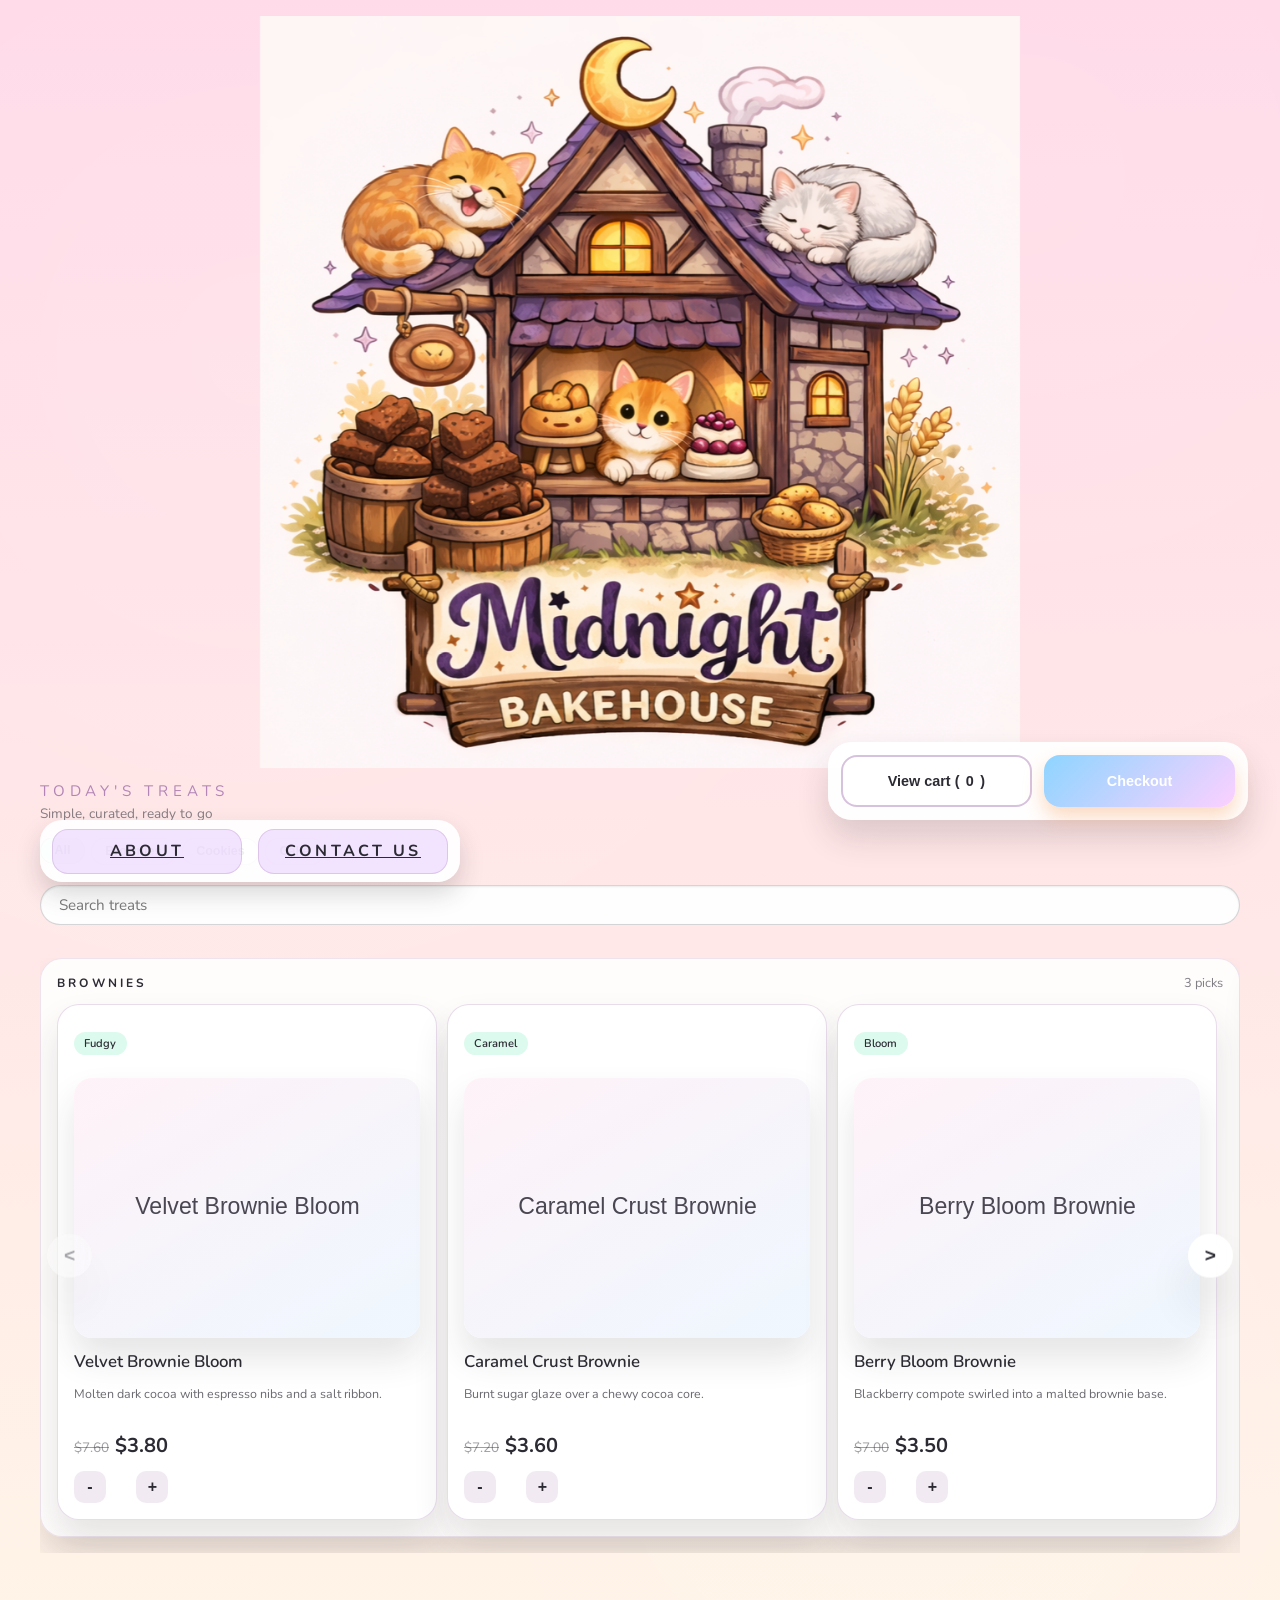
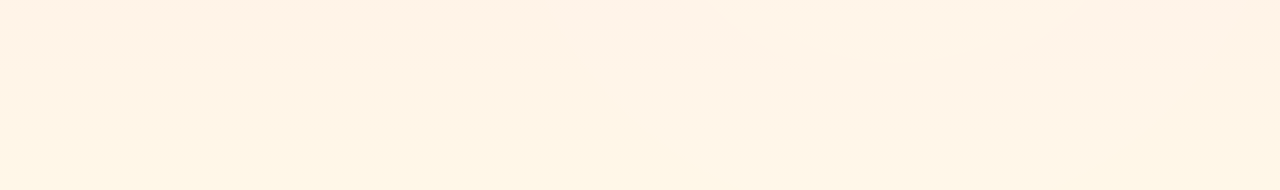
==== index.html @ 34d135f8 "update" ====
<!DOCTYPE html>
<html lang="en">
  <head>
    <meta charset="UTF-8" />
    <meta name="viewport" content="width=device-width,initial-scale=1" />
    <title>Midnight Bakehouse</title>
    <link rel="preconnect" href="https://fonts.googleapis.com" />
    <link rel="preconnect" href="https://fonts.gstatic.com" crossorigin />
    <link
      href="https://fonts.googleapis.com/css2?family=Fredoka:wght@400;500;600&family=Nunito:wght@400;600&display=swap"
      rel="stylesheet"
    />
    <link rel="stylesheet" href="styles.css?v=4" />
    <script defer src="app.js?v=4"></script>
  </head>
  <body>
    <div class="glitter" aria-hidden="true"></div>
    <div class="app-shell">
      <header class="hero">
        <img
          src="./Images/logo-v2.png"
          alt="Midnight Bakehouse logo"
          class="hero-logo"
          loading="lazy"
        />
      </header>

      <main>
        <section class="section-head">
          <div>
            <p class="section-title">Today's treats</p>
            <p class="section-subtitle">Simple, curated, ready to go</p>
          </div>
        </section>

        <div class="carousel-wrapper">
          <button
            id="scrollLeft"
            class="carousel-arrow carousel-arrow-left"
            type="button"
            aria-label="Show previous sections"
          >
            <span aria-hidden="true">&lt;</span>
          </button>
          <div id="productGrid" class="product-grid"></div>
          <button
            id="scrollRight"
            class="carousel-arrow carousel-arrow-right"
            type="button"
            aria-label="Show next sections"
          >
            <span aria-hidden="true">&gt;</span>
          </button>
        </div>
      </main>

      <div class="cart-scrim" id="cartScrim" hidden></div>

      <aside class="cart-panel" id="cartPanel" aria-live="polite" aria-hidden="true" hidden>
        <div class="cart-header">
          <p>Your quick cart</p>
          <button id="closeCart" class="icon-btn" type="button" aria-label="Close cart">&times;</button>
        </div>
        <div class="cart-body" id="cartBody">
          <p class="cart-empty">Add something sweet to get started.</p>
        </div>
        <div class="cart-footer">
          <p>
            Total
            <span id="cartTotal">$0.00</span>
          </p>
        </div>
      </aside>

      <div class="cart-actions" id="cartActions">
        <button id="cartToggle" class="ghost-btn cart-action-btn" type="button">
          View cart (<span id="cartCount">0</span>)
        </button>
        <button id="checkoutBtn" class="checkout-btn cart-action-btn" type="button">Checkout</button>
      </div>

      <div class="info-bar" id="infoBar">
        <a class="info-link" href="about.html">About</a>
        <a class="info-link" href="contact.html">Contact Us</a>
      </div>

      <div class="snackbar" id="snackbar" role="status"></div>
    </div>
  </body>
</html>
---- styles.css ----
:root {
  --soft-pink: #ffd8e7;
  --soft-lavender: #f3d4ff;
  --soft-cream: #fff7e8;
  --soft-mint: #c6f7e2;
  --text-dark: #2c2a33;
  --shadow: 0 30px 45px rgba(43, 42, 51, 0.1);
  --card-shadow: 0 20px 35px rgba(43, 42, 51, 0.12);
}

*,
*::before,
*::after {
  box-sizing: border-box;
}

.app-shell {
  padding: 1.2rem 0.9rem;
  min-height: 100vh;
  display: flex;
  flex-direction: column;
  gap: 0.8rem;
  justify-content: flex-start;
  overflow: visible;
}

body {
  margin: 0;
  min-height: 100vh;
  font-family: "Nunito", system-ui, -apple-system, BlinkMacSystemFont, sans-serif;
  background: linear-gradient(180deg, var(--soft-pink), var(--soft-cream));
  color: var(--text-dark);
  position: relative;
  overflow-x: hidden;
  padding-bottom: calc(6.8rem + env(safe-area-inset-bottom));
}

.info-page {
  min-height: 100vh;
  display: flex;
  align-items: center;
  justify-content: center;
  padding: 2rem 1rem 4rem;
  text-align: center;
  background: linear-gradient(180deg, rgba(255, 255, 255, 0.95), rgba(255, 255, 255, 0.65));
}

.info-card {
  max-width: 720px;
  width: 100%;
  background: rgba(255, 255, 255, 0.9);
  border-radius: 28px;
  padding: 2rem;
  box-shadow: var(--card-shadow);
  border: 1px solid rgba(140, 82, 157, 0.2);
}

.info-card h1,
.info-card h2 {
  margin-top: 0;
  letter-spacing: 0.15rem;
  text-transform: uppercase;
}

.info-card ul {
  text-align: left;
  padding-left: 1.5rem;
}

.glitter {
  position: absolute;
  inset: 0;
  background-image: radial-gradient(circle at 20% 20%, rgba(255, 255, 255, 0.6) 0, rgba(255, 255, 255, 0) 40%),
    radial-gradient(circle at 80% 10%, rgba(255, 255, 255, 0.45) 0, rgba(255, 255, 255, 0) 35%),
    radial-gradient(circle at 70% 80%, rgba(255, 255, 255, 0.35) 0, rgba(255, 255, 255, 0) 30%);
  opacity: 0.25;
  pointer-events: none;
  z-index: 0;
  mix-blend-mode: screen;
}

body::before {
  content: "";
  position: fixed;
  inset: 0;
  background-image: url("https://images.unsplash.com/photo-1512058564366-c9e3cdb7c3c0?auto=format&fit=crop&w=1200&q=70&blend=ffffff&sat=-30&blend-mode=multiply");
  background-size: cover;
  background-position: center;
  opacity: 0.12;
  pointer-events: none;
  z-index: -1;
}

.hero {
  background: transparent;
  border-radius: 0;
  padding: 0;
  box-shadow: none;
  border: none;
  position: relative;
  overflow: visible;
  isolation: isolate;
  min-height: 0;
  display: flex;
  justify-content: center;
}

.hero-logo {
  height: auto;
  width: min(96vw, 760px);
  max-width: none;
  margin: 0 auto;
  position: relative;
  z-index: 1;
  display: block;
  object-fit: contain;
}

main {
  flex: 1;
  display: flex;
  flex-direction: column;
  gap: 0.5rem;
  min-height: 0;
}

.section-head {
  display: flex;
  align-items: center;
  justify-content: flex-start;
  gap: 1rem;
  margin-bottom: 0.4rem;
  flex-wrap: wrap;
}

.category-tabs {
  display: flex;
  gap: 0.35rem;
  margin-bottom: 0.35rem;
  padding-bottom: 0.4rem;
  overflow-x: auto;
  scroll-snap-type: x proximity;
}

.category-tabs button {
  scroll-snap-align: start;
  border-radius: 999px;
  border: 1px solid rgba(44, 42, 51, 0.2);
  background: rgba(255, 255, 255, 0.88);
  padding: 0.35rem 0.85rem;
  font-weight: 600;
  font-size: 0.78rem;
  color: var(--text-dark);
  cursor: pointer;
  transition: transform 0.2s ease, background 0.3s ease;
}

.category-tabs button.active,
.category-tabs button:hover {
  background: rgba(197, 247, 226, 0.9);
  transform: translateY(-1px);
}
.section-title {
  font-size: 0.95rem;
  text-transform: uppercase;
  letter-spacing: 0.3rem;
  margin: 0;
  color: rgba(140, 82, 157, 0.7);
}

.section-subtitle {
  margin: 0.2rem 0 0;
  color: rgba(44, 42, 51, 0.6);
  font-size: 0.85rem;
}

.search-bar {
  margin-bottom: 1rem;
  padding-bottom: 0.35rem;
}

.search-bar input {
  width: 100%;
  border-radius: 999px;
  border: 1px solid rgba(44, 42, 51, 0.2);
  background: rgba(255, 255, 255, 0.95);
  padding: 0.55rem 1.1rem;
  font-size: 0.95rem;
  font-family: inherit;
  color: var(--text-dark);
  box-shadow: inset 0 1px 2px rgba(0, 0, 0, 0.08);
}

.carousel-wrapper {
  position: relative;
  display: flex;
  align-items: stretch;
  gap: 0;
  margin: 0.25rem 0 1rem;
  width: 100%;
  overflow: hidden;
  justify-content: center;
}

.carousel-arrow {
  position: absolute;
  top: 50%;
  transform: translateY(-50%);
  border: none;
  background: rgba(255, 255, 255, 0.92);
  border-radius: 999px;
  width: 2.8rem;
  height: 2.8rem;
  color: var(--text-dark);
  box-shadow: var(--shadow);
  cursor: pointer;
  flex-shrink: 0;
  z-index: 2;
  display: grid;
  place-items: center;
  backdrop-filter: blur(8px);
}

.carousel-arrow span {
  display: block;
  font-size: 1.2rem;
  font-weight: 800;
  line-height: 1;
}

.carousel-arrow-left {
  left: 0.45rem;
}

.carousel-arrow-right {
  right: 0.45rem;
}

.carousel-arrow:disabled {
  opacity: 0.4;
  cursor: not-allowed;
}

.product-grid {
  display: flex;
  gap: 1rem;
  overflow-x: auto;
  padding-bottom: 1rem;
  scroll-snap-type: x mandatory;
  scroll-behavior: smooth;
  flex: 1;
  min-width: 0;
  max-width: 100%;
  align-items: flex-start;
  scroll-padding: 0;
}
.product-grid::-webkit-scrollbar {
  display: none;
}

.empty-state {
  text-align: center;
  color: rgba(44, 42, 51, 0.6);
  font-size: 0.95rem;
  padding: 1rem 0;
}

.category-section {
  background: rgba(255, 255, 255, 0.85);
  border-radius: 22px;
  padding: 0.9rem 1rem 1rem;
  border: 1px solid rgba(140, 82, 157, 0.15);
  box-shadow: var(--card-shadow);
  min-width: 100%;
  max-width: 100%;
  flex: 0 0 auto;
  scroll-snap-align: start;
  height: auto;
  display: flex;
  flex-direction: column;
  justify-content: flex-start;
}

.category-heading {
  display: flex;
  justify-content: space-between;
  align-items: baseline;
  margin-bottom: 0.75rem;
}

.category-heading p {
  margin: 0;
  font-weight: 700;
  letter-spacing: 0.2rem;
  text-transform: uppercase;
  font-size: 0.75rem;
}

.category-heading span {
  font-size: 0.8rem;
  color: rgba(44, 42, 51, 0.6);
}

.category-grid {
  display: grid;
  grid-template-columns: repeat(auto-fit, minmax(150px, 1fr));
  gap: 0.6rem;
  flex: 1;
  overflow: visible;
  padding-right: 0.35rem;
}

.category-grid::-webkit-scrollbar {
  display: none;
}

.category-grid .product-card {
  min-height: auto;
}

.product-card {
  background: #ffffff;
  padding: 1rem;
  border-radius: 22px;
  box-shadow: var(--card-shadow);
  position: relative;
  overflow: hidden;
  min-height: auto;
  display: flex;
  flex-direction: column;
  gap: 0.75rem;
  border: 1px solid rgba(140, 82, 157, 0.2);
  width: 100%;
  align-self: stretch;
}

.counter-controls {
  display: flex;
  align-items: center;
  gap: 0.35rem;
}

.counter-btn {
  border: none;
  width: 2rem;
  height: 2rem;
  border-radius: 10px;
  background: rgba(140, 82, 157, 0.12);
  color: var(--text-dark);
  font-weight: 700;
  font-size: 1rem;
  cursor: pointer;
  transition: transform 0.15s ease;
}

.counter-value {
  min-width: 1.2rem;
  text-align: center;
  font-weight: 700;
  font-size: 1rem;
  display: inline-block;
}

.counter-value[data-empty="true"] {
  visibility: hidden;
}

.product-card::after {
  display: none;
}
.product-image {
  border-radius: 18px;
  aspect-ratio: 4 / 3;
  object-fit: cover;
  width: 100%;
  box-shadow: var(--card-shadow);
}

.product-badge {
  background: rgba(197, 247, 226, 0.6);
  border-radius: 999px;
  padding: 0.25rem 0.65rem;
  font-size: 0.7rem;
  font-weight: 600;
  align-self: flex-start;
  color: var(--text-dark);
}

.product-name {
  font-size: 1.05rem;
  margin: 0;
  font-weight: 600;
}

.product-desc {
  margin: 0;
  color: rgba(44, 42, 51, 0.7);
  font-size: 0.78rem;
  min-height: 2.2rem;
}

.price-stack {
  display: flex;
  align-items: baseline;
  flex-wrap: wrap;
  gap: 0.35rem;
}

.product-price {
  font-weight: 700;
  font-size: 1.25rem;
}

.original-price {
  font-size: 0.85rem;
  color: rgba(44, 42, 51, 0.45);
  text-decoration: line-through;
}

.add-btn {
  align-self: flex-end;
  padding: 0.45rem 0.95rem;
  border: none;
  border-radius: 999px;
  background: linear-gradient(135deg, #ffc0d1, #ffb4a2);
  color: var(--text-dark);
  font-weight: 600;
  box-shadow: var(--shadow);
  cursor: pointer;
  font-size: 0.9rem;
}

.add-btn:active,
.control-btn:active,
.carousel-arrow:active,
.ghost-btn:active,
.checkout-btn:active {
  transform: scale(0.98);
}

.ghost-btn {
  border: 2px solid rgba(140, 82, 157, 0.35);
  background: rgba(255, 255, 255, 0.88);
  padding: 0.45rem 0.8rem;
  border-radius: 16px;
  font-weight: 600;
  font-size: 0.9rem;
  color: var(--text-dark);
  cursor: pointer;
  display: inline-flex;
  align-items: center;
  justify-content: center;
  gap: 0.4rem;
}

.cart-actions {
  position: fixed;
  left: 0.75rem;
  right: 0.75rem;
  bottom: calc(3.4rem + env(safe-area-inset-bottom));
  display: grid;
  grid-template-columns: minmax(0, 1fr) minmax(0, 1fr);
  gap: 0.75rem;
  z-index: 120;
  padding: 0.8rem;
  border-radius: 24px;
  background: rgba(255, 255, 255, 0.95);
  box-shadow: 0 18px 32px rgba(43, 42, 51, 0.16);
  backdrop-filter: blur(10px);
}

.cart-action-btn {
  min-height: 3.25rem;
}

.info-bar {
  position: fixed;
  left: 0.6rem;
  right: 0.6rem;
  bottom: 0.6rem;
  display: flex;
  justify-content: space-around;
  gap: 1rem;
  align-items: center;
  z-index: 115;
  padding: 0.55rem 0.75rem;
  border-radius: 22px;
  background: rgba(255, 255, 255, 0.92);
  box-shadow: 0 12px 24px rgba(43, 42, 51, 0.18);
}

.info-link {
  flex: 1;
  text-align: center;
  border-radius: 16px;
  padding: 0.65rem 0;
  font-weight: 700;
  color: var(--text-dark);
  background: rgba(233, 209, 255, 0.6);
  border: 1px solid rgba(140, 82, 157, 0.2);
  text-transform: uppercase;
  letter-spacing: 0.2rem;
}

.cart-scrim {
  position: fixed;
  inset: 0;
  background: rgba(44, 42, 51, 0.24);
  backdrop-filter: blur(4px);
  opacity: 0;
  pointer-events: none;
  transition: opacity 0.25s ease;
  z-index: 130;
}

.cart-panel {
  position: fixed;
  left: 0.5rem;
  right: 0.5rem;
  bottom: 0.5rem;
  width: auto;
  transform: translateY(calc(100% + 1rem));
  opacity: 0;
  pointer-events: none;
  transition: transform 0.3s ease, opacity 0.2s ease;
  background: #fff;
  border-radius: 24px;
  box-shadow: var(--shadow);
  z-index: 140;
  border: 1px solid rgba(140, 82, 157, 0.14);
  overflow: hidden;
  max-height: min(78svh, 34rem);
  display: grid;
  grid-template-rows: auto minmax(0, 1fr) auto;
}

.cart-panel[hidden] {
  display: none !important;
}

.cart-panel.open {
  transform: translateY(0);
  opacity: 1;
  pointer-events: auto;
}

body.cart-open .cart-scrim {
  opacity: 1;
  pointer-events: auto;
}

.cart-header,
.cart-footer {
  padding: 1rem 1.25rem;
  display: flex;
  align-items: center;
  justify-content: space-between;
  gap: 1rem;
}

.cart-header p,
.cart-footer p {
  margin: 0;
  color: var(--text-dark);
  font-weight: 600;
}

.cart-body {
  min-height: 0;
  overflow: auto;
  padding: 0 1.25rem 1.25rem;
  overscroll-behavior: contain;
}

.cart-item {
  display: flex;
  justify-content: space-between;
  gap: 0.5rem;
  padding: 0.5rem 0;
  border-bottom: 1px dashed #e1cbb5;
}

.cart-item:last-child {
  border-bottom: none;
}

.cart-item-main {
  flex: 1;
}

.cart-item-title {
  margin: 0;
  font-weight: 600;
}

.cart-item-desc {
  margin: 0.15rem 0 0;
  font-size: 0.85rem;
  color: rgba(44, 42, 51, 0.6);
}

.cart-item-controls {
  display: flex;
  align-items: center;
  gap: 0.35rem;
}

.control-btn {
  border: none;
  background: rgba(140, 82, 157, 0.12);
  padding: 0.15rem 0.45rem;
  border-radius: 6px;
  font-weight: 700;
  cursor: pointer;
  color: var(--text-dark);
}

.checkout-btn {
  border: none;
  border-radius: 16px;
  padding: 0.68rem 0.9rem;
  font-size: 0.9rem;
  font-weight: 700;
  background: linear-gradient(135deg, #8dd5ff, #fcd0ff);
  color: white;
  cursor: pointer;
  box-shadow: 0 10px 20px rgba(244, 162, 97, 0.4);
  min-width: 160px;
}

.cart-footer {
  display: flex;
  border-top: 1px solid rgba(44, 42, 51, 0.08);
  background: rgba(255, 255, 255, 0.96);
  position: relative;
  z-index: 1;
  justify-content: center;
}

.cart-item-total {
  font-size: 0.9rem;
  font-weight: 600;
  color: var(--text-dark);
  margin-left: auto;
}

.icon-btn {
  border: none;
  background: transparent;
  font-size: 1.6rem;
  line-height: 1;
  width: 2.25rem;
  height: 2.25rem;
  border-radius: 999px;
  cursor: pointer;
  color: var(--text-dark);
  display: grid;
  place-items: center;
}

.snackbar {
  position: fixed;
  bottom: 5rem;
  left: 50%;
  transform: translateX(-50%);
  background: rgba(255, 255, 255, 0.9);
  color: var(--text-dark);
  padding: 0.75rem 1.2rem;
  border-radius: 999px;
  opacity: 0;
  pointer-events: none;
  transition: opacity 0.2s ease;
}

.snackbar.show {
  opacity: 1;
  pointer-events: auto;
}

.cart-empty {
  margin: 2rem 0;
  text-align: center;
  color: rgba(44, 42, 51, 0.45);
}

@media (min-width: 768px) {
  .app-shell {
    padding: 1rem 2.5rem 7rem;
  }

  .cart-actions {
    left: auto;
    right: 2rem;
    bottom: calc(5rem + env(safe-area-inset-bottom));
    width: min(420px, calc(100vw - 4rem));
  }

  .info-bar {
    right: auto;
    width: min(420px, calc(100vw - 6rem));
    left: auto;
    bottom: 1.1rem;
  }

  .cart-panel {
    left: auto;
    right: 2rem;
    bottom: 6.75rem;
    width: 360px;
    max-height: min(70vh, 36rem);
  }

  .product-card {
    min-height: 220px;
  }
}

@media (max-width: 640px) {
  body {
    padding-bottom: calc(7.5rem + env(safe-area-inset-bottom));
  }

  main {
    overflow-y: auto;
    padding-bottom: 0.4rem;
  }

  .category-section {
    min-width: calc(100vw - 0.9rem);
    max-width: calc(100vw - 0.9rem);
    padding: 0.65rem;
  }

  .category-tabs button {
    font-size: 0.74rem;
    padding: 0.3rem 0.7rem;
  }

  .carousel-arrow {
    width: 2.15rem;
    height: 2.15rem;
    top: 8.5rem;
    transform: none;
    box-shadow: 0 10px 20px rgba(43, 42, 51, 0.14);
  }

  .carousel-arrow-left {
    left: 0.1rem;
  }

  .carousel-arrow-right {
    right: 0.1rem;
  }

  .hero-logo {
    width: min(98vw, 520px);
  }

  .app-shell {
    padding: 0.45rem 0.45rem 1rem;
    min-height: 100svh;
    height: auto;
  }

  .product-grid {
    align-items: flex-start;
    padding-bottom: 0.25rem;
  }

  .category-grid {
    gap: 0.5rem;
    padding-right: 0;
    grid-template-columns: repeat(2, minmax(0, 1fr));
  }

  .product-card {
    display: flex;
    flex-direction: column;
    gap: 0.35rem;
    padding: 0.5rem;
    border-radius: 14px;
    overflow: visible;
  }

  .product-image {
    aspect-ratio: 1 / 1;
    height: auto;
    min-height: 0;
    object-position: center;
    background: linear-gradient(135deg, #fff3f8, #f7fbff);
    border-radius: 12px;
  }

  .product-badge {
    margin: 0;
    font-size: 0.62rem;
    padding: 0.2rem 0.45rem;
  }

  .product-name {
    font-size: 0.82rem;
    line-height: 1.15;
  }

  .product-desc {
    min-height: 0;
    font-size: 0.66rem;
    line-height: 1.2;
  }

  .price-stack {
    justify-content: flex-start;
    gap: 0.2rem;
  }

  .add-btn {
    align-self: flex-start;
    padding: 0.34rem 0.6rem;
    font-size: 0.74rem;
  }

  .ghost-btn {
    width: 100%;
    padding: 0.45rem 0.7rem;
    font-size: 0.84rem;
    border-radius: 999px;
  }

  .cart-actions {
    left: 0.45rem;
    right: 0.45rem;
    bottom: calc(3.8rem + env(safe-area-inset-bottom));
    gap: 0.55rem;
    padding: 0.65rem;
    border-radius: 20px;
  }

  .info-bar {
    left: 0.35rem;
    right: 0.35rem;
    bottom: 0.35rem;
    gap: 0.4rem;
    padding: 0.55rem 0.5rem;
  }

  .checkout-btn {
    padding: 0.58rem 0.8rem;
    min-width: 0;
    width: 100%;
    font-size: 0.84rem;
  }

  .cart-body {
    padding: 0 1rem 1rem;
  }

  .cart-item {
    align-items: center;
  }

  .cart-panel {
    left: 0.45rem;
    right: 0.45rem;
    bottom: 5.6rem;
    max-height: min(72svh, 32rem);
    border-radius: 22px;
  }

  .cart-header,
  .cart-footer {
    padding: 0.9rem 1rem;
  }

  .cart-footer {
    align-items: stretch;
    flex-direction: column;
  }

  .cart-footer p {
    display: flex;
    align-items: center;
    justify-content: space-between;
    width: 100%;
  }

  .control-btn {
    min-width: 2rem;
    min-height: 2rem;
    padding: 0;
    display: grid;
    place-items: center;
  }
}
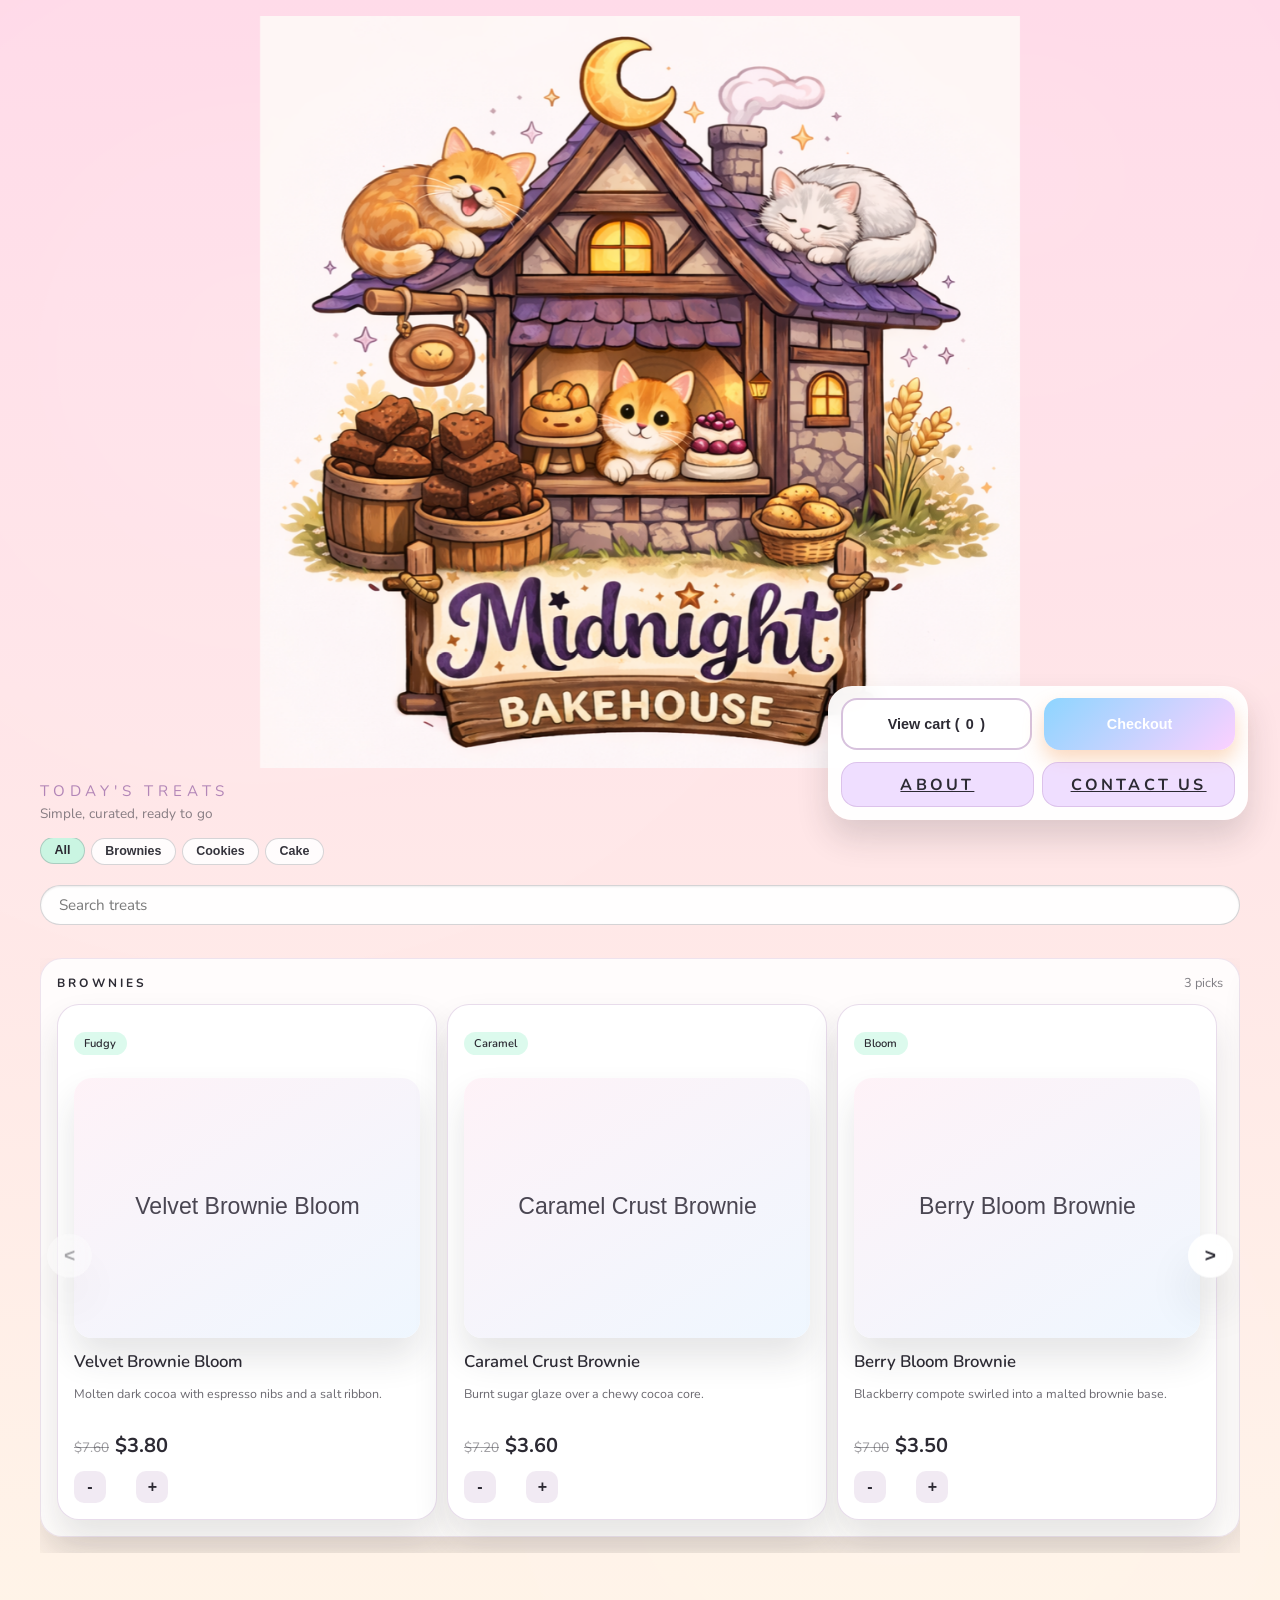
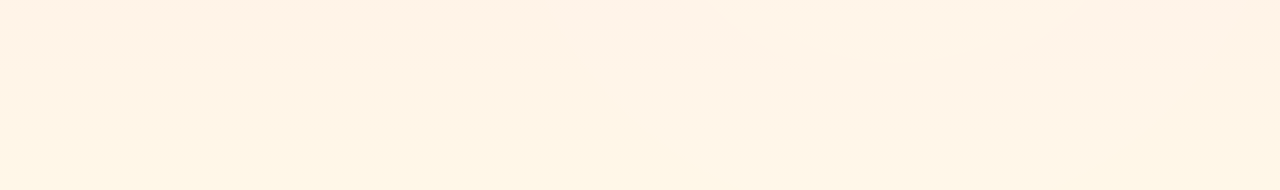
==== commit 882b979f: "update" ====
--- a/index.html
+++ b/index.html
@@ -77,11 +77,10 @@
           View cart (<span id="cartCount">0</span>)
         </button>
         <button id="checkoutBtn" class="checkout-btn cart-action-btn" type="button">Checkout</button>
-      </div>
-
-      <div class="info-bar" id="infoBar">
-        <a class="info-link" href="about.html">About</a>
-        <a class="info-link" href="contact.html">Contact Us</a>
+        <div class="info-links">
+          <a class="info-link" href="about.html">About</a>
+          <a class="info-link" href="contact.html">Contact Us</a>
+        </div>
       </div>
 
       <div class="snackbar" id="snackbar" role="status"></div>
--- a/styles.css
+++ b/styles.css
@@ -459,7 +459,8 @@
   right: 0.75rem;
   bottom: calc(3.4rem + env(safe-area-inset-bottom));
   display: grid;
-  grid-template-columns: minmax(0, 1fr) minmax(0, 1fr);
+  grid-template-columns: repeat(2, minmax(0, 1fr));
+  grid-template-rows: auto minmax(0, auto);
   gap: 0.75rem;
   z-index: 120;
   padding: 0.8rem;
@@ -473,20 +474,11 @@
   min-height: 3.25rem;
 }
 
-.info-bar {
-  position: fixed;
-  left: 0.6rem;
-  right: 0.6rem;
-  bottom: 0.6rem;
-  display: flex;
-  justify-content: space-around;
-  gap: 1rem;
-  align-items: center;
-  z-index: 115;
-  padding: 0.55rem 0.75rem;
-  border-radius: 22px;
-  background: rgba(255, 255, 255, 0.92);
-  box-shadow: 0 12px 24px rgba(43, 42, 51, 0.18);
+.info-links {
+  grid-column: 1 / -1;
+  display: flex;
+  justify-content: space-evenly;
+  gap: 0.5rem;
 }
 
 .info-link {
@@ -496,7 +488,7 @@
   padding: 0.65rem 0;
   font-weight: 700;
   color: var(--text-dark);
-  background: rgba(233, 209, 255, 0.6);
+  background: rgba(233, 209, 255, 0.7);
   border: 1px solid rgba(140, 82, 157, 0.2);
   text-transform: uppercase;
   letter-spacing: 0.2rem;
@@ -695,13 +687,6 @@
     width: min(420px, calc(100vw - 4rem));
   }
 
-  .info-bar {
-    right: auto;
-    width: min(420px, calc(100vw - 6rem));
-    left: auto;
-    bottom: 1.1rem;
-  }
-
   .cart-panel {
     left: auto;
     right: 2rem;
@@ -835,14 +820,6 @@
     border-radius: 20px;
   }
 
-  .info-bar {
-    left: 0.35rem;
-    right: 0.35rem;
-    bottom: 0.35rem;
-    gap: 0.4rem;
-    padding: 0.55rem 0.5rem;
-  }
-
   .checkout-btn {
     padding: 0.58rem 0.8rem;
     min-width: 0;
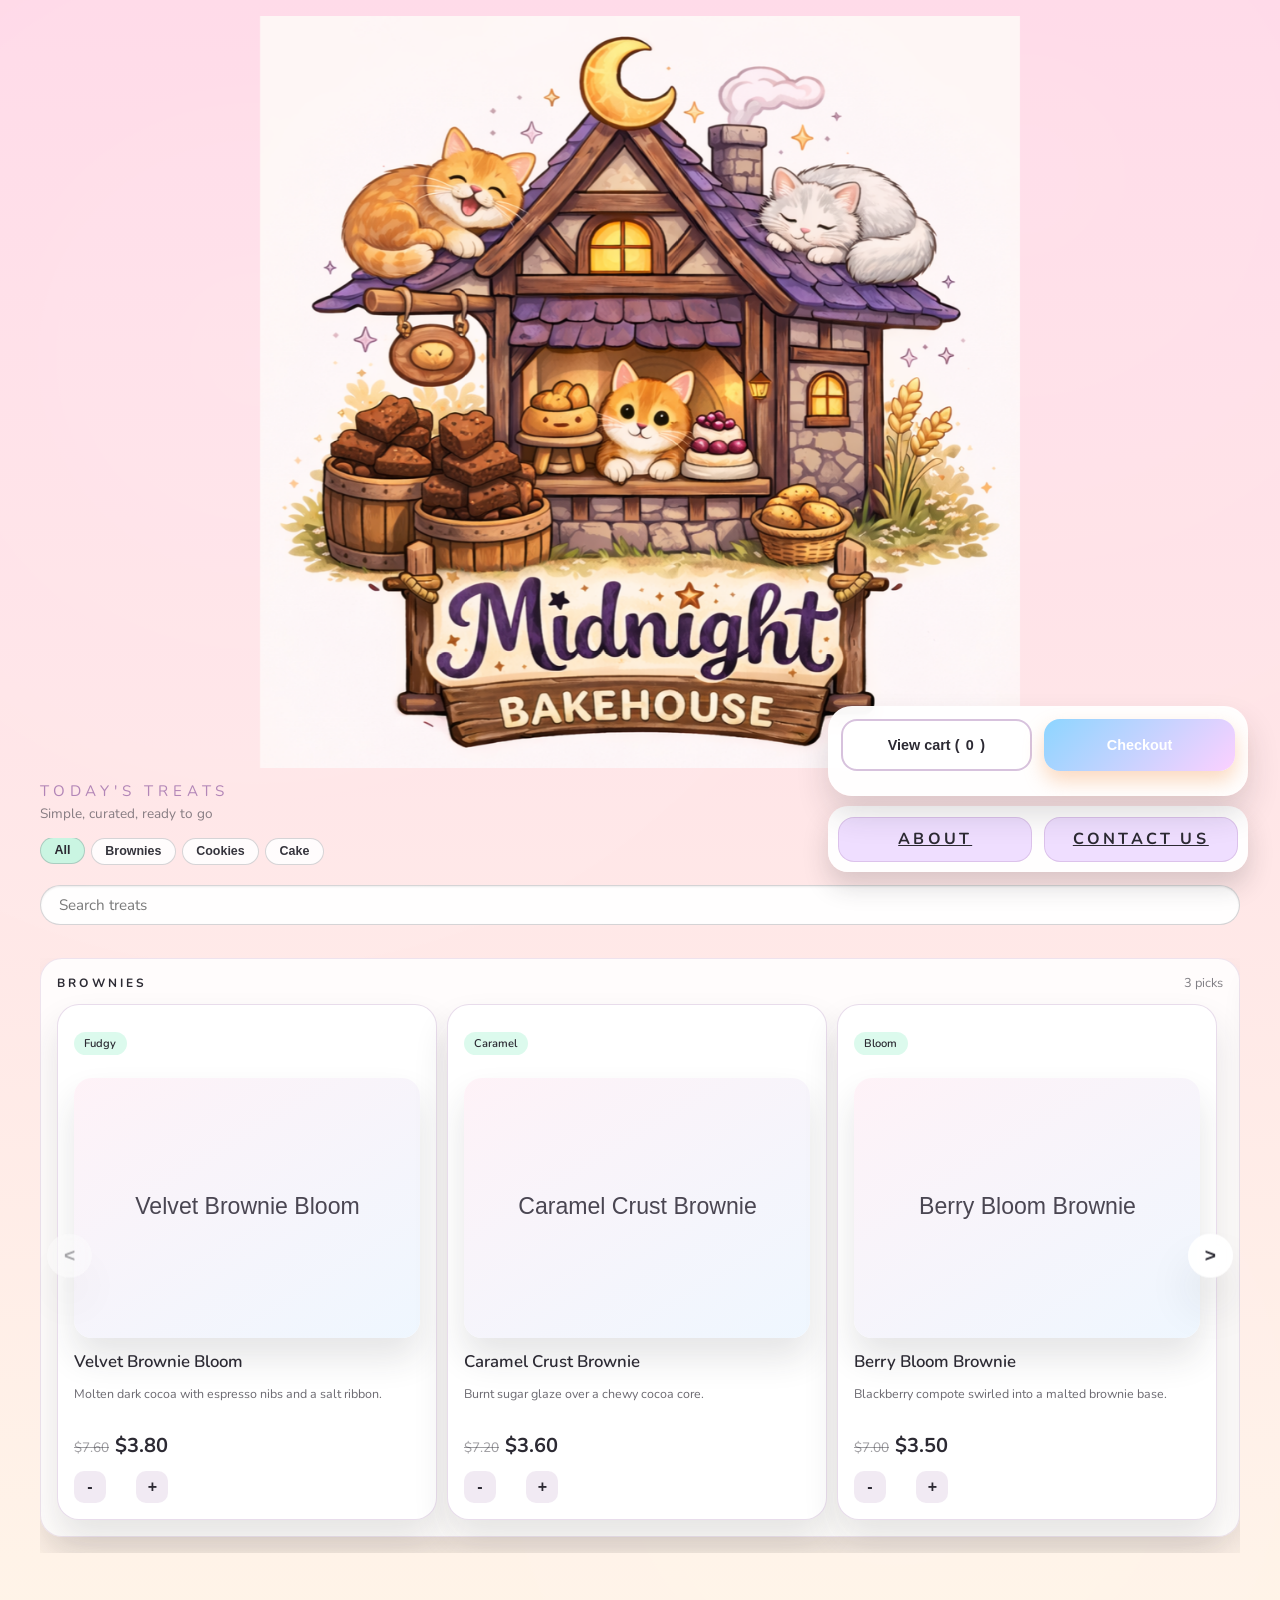
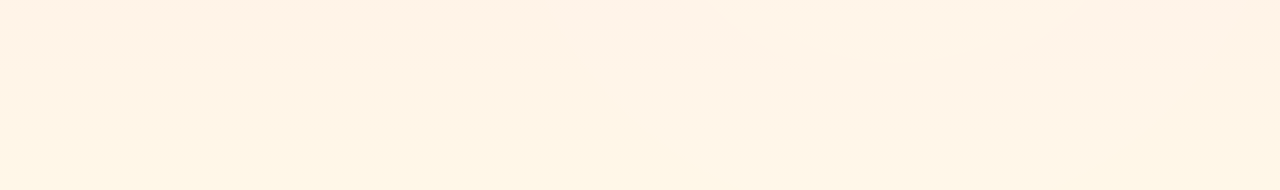
==== commit 3d31a636: "update" ====
--- a/index.html
+++ b/index.html
@@ -77,10 +77,11 @@
           View cart (<span id="cartCount">0</span>)
         </button>
         <button id="checkoutBtn" class="checkout-btn cart-action-btn" type="button">Checkout</button>
-        <div class="info-links">
-          <a class="info-link" href="about.html">About</a>
-          <a class="info-link" href="contact.html">Contact Us</a>
-        </div>
+      </div>
+
+      <div class="info-footer">
+        <a class="info-link" href="about.html">About</a>
+        <a class="info-link" href="contact.html">Contact Us</a>
       </div>
 
       <div class="snackbar" id="snackbar" role="status"></div>
--- a/styles.css
+++ b/styles.css
@@ -457,7 +457,7 @@
   position: fixed;
   left: 0.75rem;
   right: 0.75rem;
-  bottom: calc(3.4rem + env(safe-area-inset-bottom));
+  bottom: calc(5rem + env(safe-area-inset-bottom));
   display: grid;
   grid-template-columns: repeat(2, minmax(0, 1fr));
   grid-template-rows: auto minmax(0, auto);
@@ -474,13 +474,6 @@
   min-height: 3.25rem;
 }
 
-.info-links {
-  grid-column: 1 / -1;
-  display: flex;
-  justify-content: space-evenly;
-  gap: 0.5rem;
-}
-
 .info-link {
   flex: 1;
   text-align: center;
@@ -492,6 +485,22 @@
   border: 1px solid rgba(140, 82, 157, 0.2);
   text-transform: uppercase;
   letter-spacing: 0.2rem;
+}
+
+.info-footer {
+  position: fixed;
+  left: 0.6rem;
+  right: 0.6rem;
+  bottom: 0.5rem;
+  display: flex;
+  justify-content: space-between;
+  gap: 0.75rem;
+  z-index: 115;
+  padding: 0.65rem;
+  border-radius: 20px;
+  background: rgba(255, 255, 255, 0.95);
+  box-shadow: 0 14px 26px rgba(43, 42, 51, 0.18);
+  backdrop-filter: blur(8px);
 }
 
 .cart-scrim {
@@ -683,8 +692,15 @@
   .cart-actions {
     left: auto;
     right: 2rem;
-    bottom: calc(5rem + env(safe-area-inset-bottom));
+    bottom: calc(6.5rem + env(safe-area-inset-bottom));
     width: min(420px, calc(100vw - 4rem));
+  }
+
+  .info-footer {
+    right: 2rem;
+    left: auto;
+    width: min(420px, calc(100vw - 4rem));
+    bottom: 1.75rem;
   }
 
   .cart-panel {
@@ -820,6 +836,12 @@
     border-radius: 20px;
   }
 
+  .info-footer {
+    left: 0.35rem;
+    right: 0.35rem;
+    bottom: 0.35rem;
+  }
+
   .checkout-btn {
     padding: 0.58rem 0.8rem;
     min-width: 0;
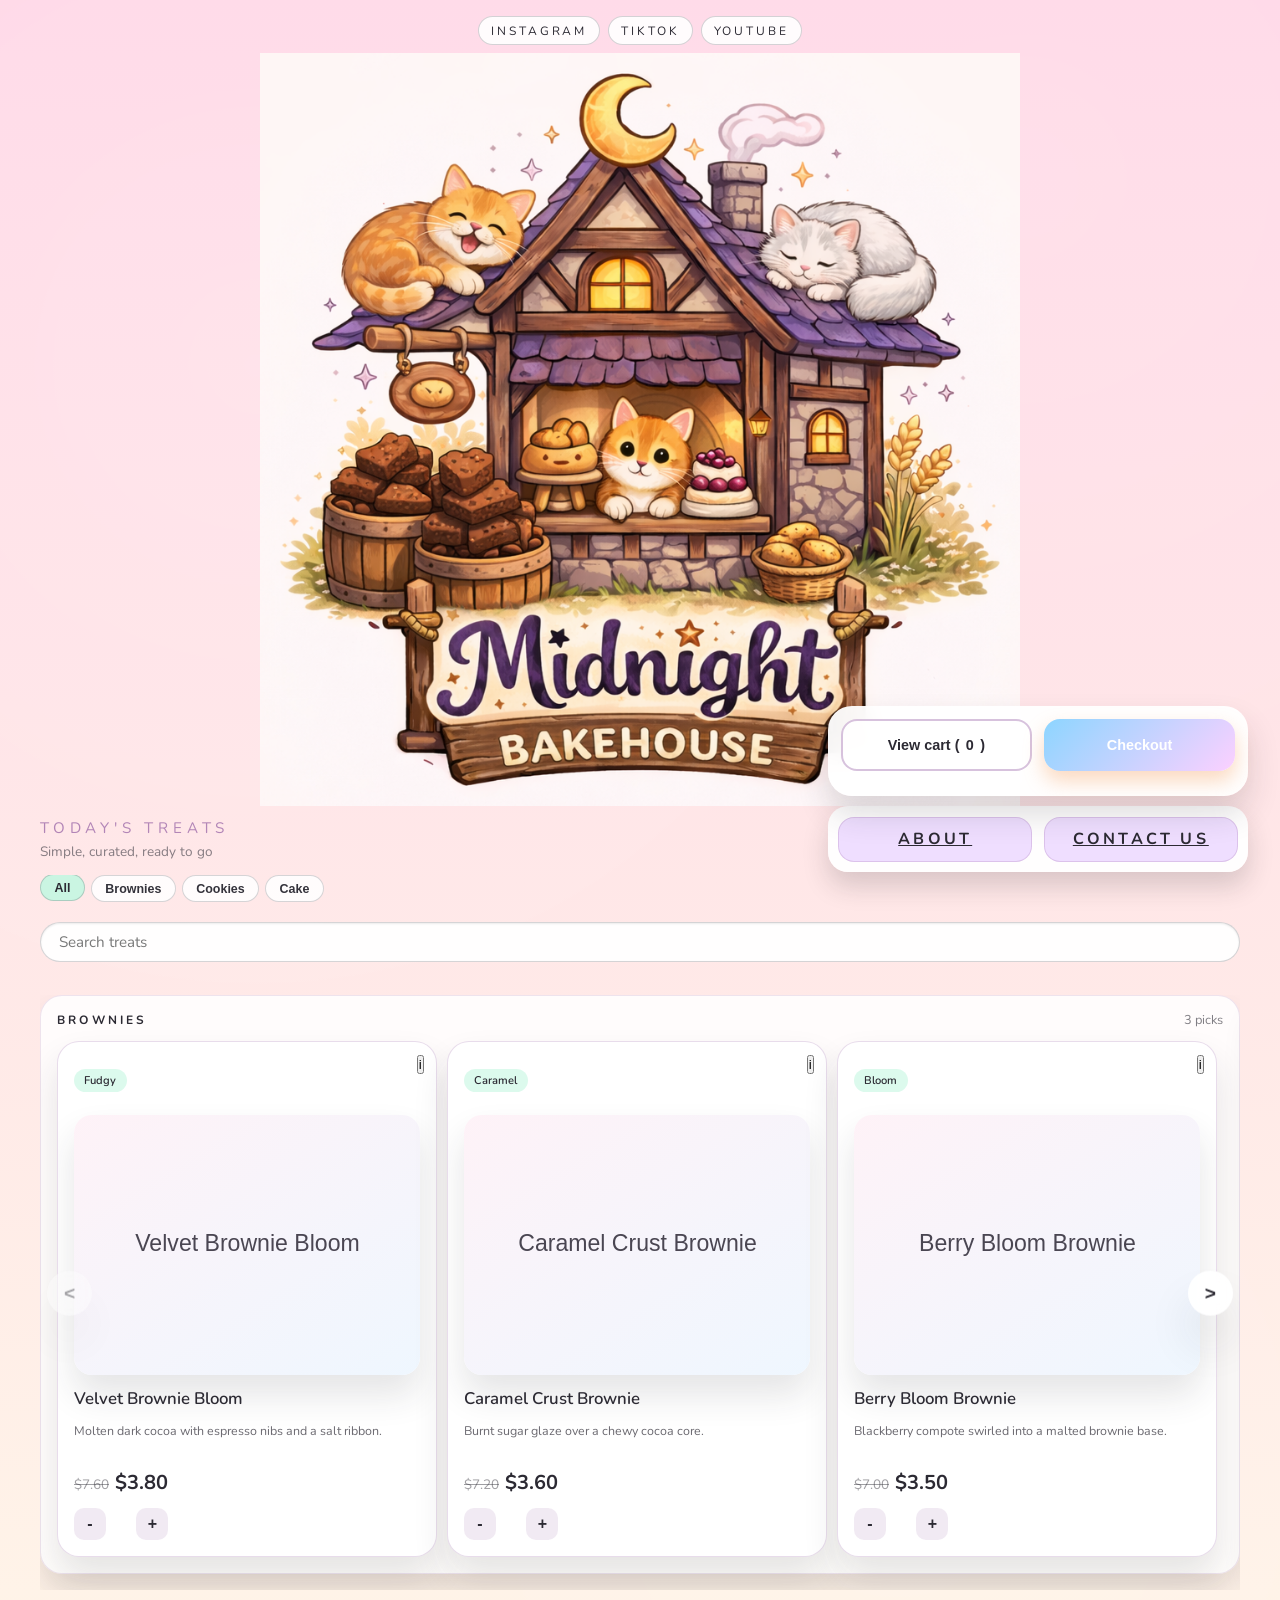
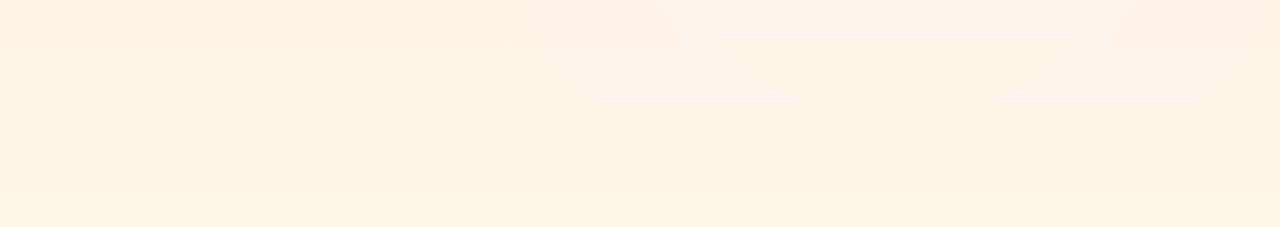
==== commit b06e65c5: "update" ====
--- a/index.html
+++ b/index.html
@@ -17,6 +17,11 @@
     <div class="glitter" aria-hidden="true"></div>
     <div class="app-shell">
       <header class="hero">
+        <div class="social-links">
+          <a class="social-link" href="https://www.instagram.com" target="_blank" rel="noreferrer">Instagram</a>
+          <a class="social-link" href="https://www.tiktok.com" target="_blank" rel="noreferrer">TikTok</a>
+          <a class="social-link" href="https://www.youtube.com" target="_blank" rel="noreferrer">YouTube</a>
+        </div>
         <img
           src="./Images/logo-v2.png"
           alt="Midnight Bakehouse logo"
--- a/styles.css
+++ b/styles.css
@@ -102,7 +102,31 @@
   isolation: isolate;
   min-height: 0;
   display: flex;
+  flex-direction: column;
+  align-items: center;
   justify-content: center;
+}
+
+.social-links {
+  display: flex;
+  gap: 0.5rem;
+  margin-bottom: 0.5rem;
+}
+
+.social-link {
+  font-size: 0.75rem;
+  letter-spacing: 0.18rem;
+  text-transform: uppercase;
+  padding: 0.35rem 0.75rem;
+  border-radius: 999px;
+  border: 1px solid rgba(44, 42, 51, 0.2);
+  background: rgba(255, 255, 255, 0.9);
+  color: var(--text-dark);
+  text-decoration: none;
+}
+
+.social-link:hover {
+  border-color: rgba(140, 82, 157, 0.5);
 }
 
 .hero-logo {
@@ -404,6 +428,23 @@
   align-items: baseline;
   flex-wrap: wrap;
   gap: 0.35rem;
+}
+
+.product-card {
+  position: relative;
+}
+
+.info-btn {
+  position: absolute;
+  top: 0.8rem;
+  right: 0.8rem;
+  padding: 0;
+}
+
+.info-btn:focus-visible,
+.info-btn:hover {
+  transform: translateY(-1px);
+  outline: none;
 }
 
 .product-price {
@@ -501,6 +542,59 @@
   background: rgba(255, 255, 255, 0.95);
   box-shadow: 0 14px 26px rgba(43, 42, 51, 0.18);
   backdrop-filter: blur(8px);
+}
+
+.ingredients-modal {
+  position: fixed;
+  inset: 0;
+  background: rgba(44, 42, 51, 0.65);
+  display: none;
+  align-items: center;
+  justify-content: center;
+  padding: 1rem;
+  z-index: 170;
+}
+
+.ingredients-modal.open {
+  display: flex;
+}
+
+.ingredients-dialog {
+  background: #fff;
+  border-radius: 24px;
+  padding: 1.5rem 2rem;
+  max-width: 480px;
+  width: 100%;
+  box-shadow: 0 20px 32px rgba(43, 42, 51, 0.15);
+  position: relative;
+}
+
+.ingredients-dialog h3 {
+  margin-top: 0;
+  margin-bottom: 0.5rem;
+  text-transform: uppercase;
+  letter-spacing: 0.2rem;
+}
+
+.ingredients-dialog ul {
+  padding-left: 1.3rem;
+  margin: 0;
+}
+
+.ingredients-dialog li {
+  margin-bottom: 0.35rem;
+  font-size: 0.95rem;
+}
+
+.ingredients-close {
+  position: absolute;
+  top: 0.5rem;
+  right: 0.5rem;
+  border: none;
+  background: transparent;
+  font-size: 1.5rem;
+  cursor: pointer;
+  color: var(--text-dark);
 }
 
 .cart-scrim {
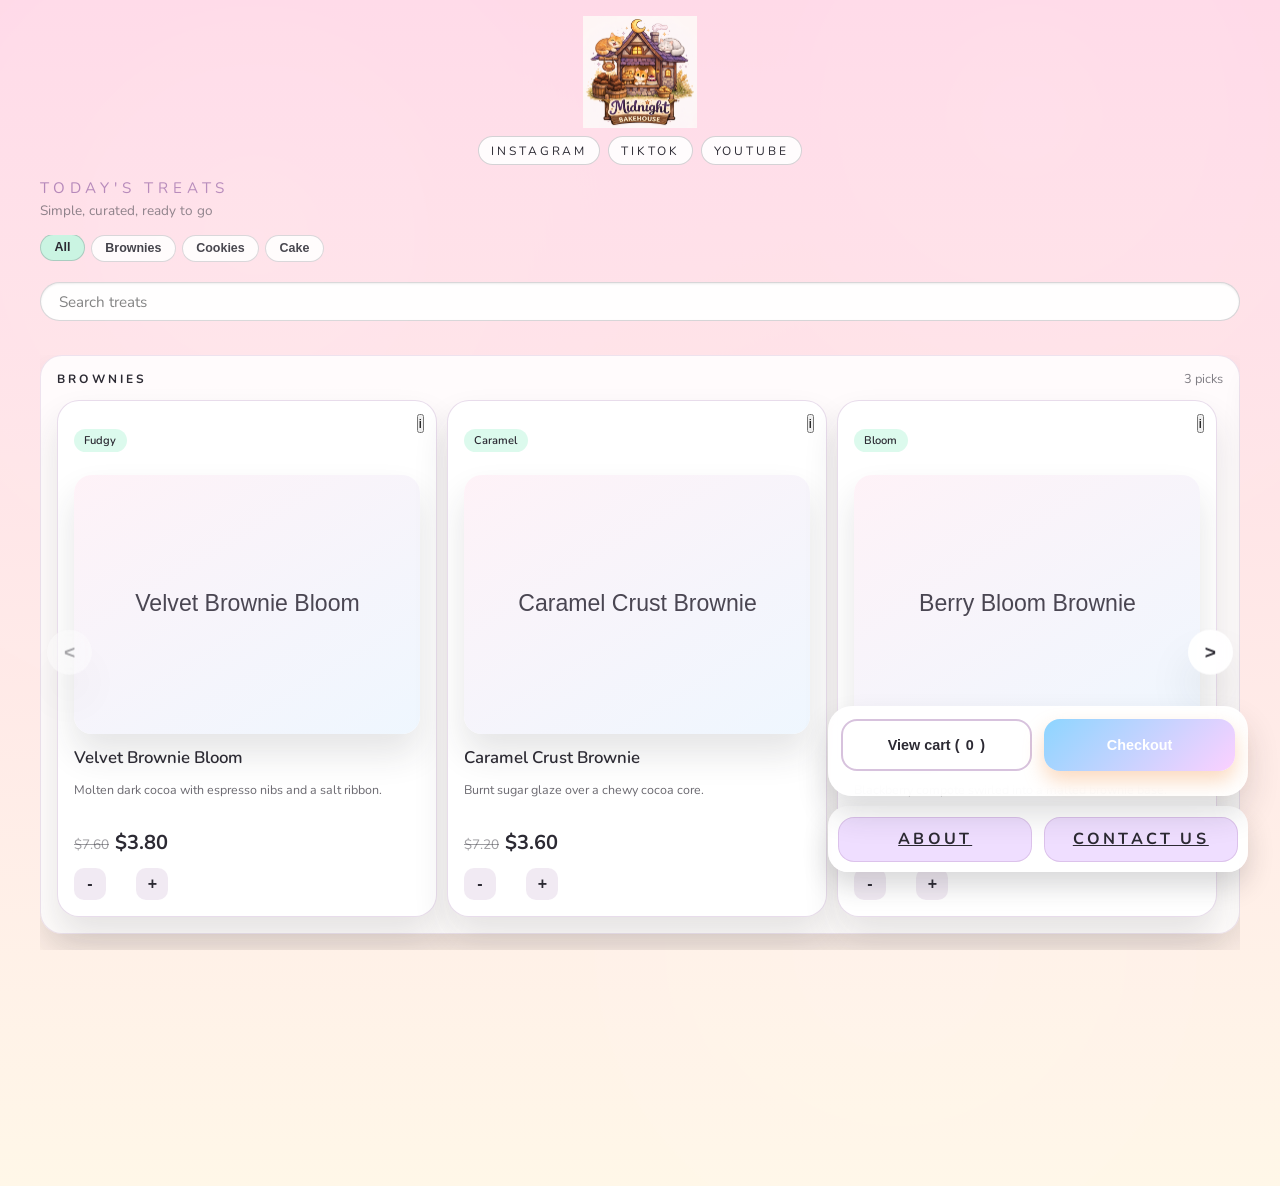
==== commit d7e5f3f2: "update" ====
--- a/index.html
+++ b/index.html
@@ -17,17 +17,17 @@
     <div class="glitter" aria-hidden="true"></div>
     <div class="app-shell">
       <header class="hero">
-        <div class="social-links">
-          <a class="social-link" href="https://www.instagram.com" target="_blank" rel="noreferrer">Instagram</a>
-          <a class="social-link" href="https://www.tiktok.com" target="_blank" rel="noreferrer">TikTok</a>
-          <a class="social-link" href="https://www.youtube.com" target="_blank" rel="noreferrer">YouTube</a>
-        </div>
         <img
           src="./Images/logo-v2.png"
           alt="Midnight Bakehouse logo"
           class="hero-logo"
           loading="lazy"
         />
+        <div class="social-links">
+          <a class="social-link" href="https://www.instagram.com" target="_blank" rel="noreferrer">Instagram</a>
+          <a class="social-link" href="https://www.tiktok.com" target="_blank" rel="noreferrer">TikTok</a>
+          <a class="social-link" href="https://www.youtube.com" target="_blank" rel="noreferrer">YouTube</a>
+        </div>
       </header>
 
       <main>
--- a/styles.css
+++ b/styles.css
@@ -110,7 +110,7 @@
 .social-links {
   display: flex;
   gap: 0.5rem;
-  margin-bottom: 0.5rem;
+  margin-top: 0.5rem;
 }
 
 .social-link {
@@ -131,8 +131,9 @@
 
 .hero-logo {
   height: auto;
-  width: min(96vw, 760px);
-  max-width: none;
+  width: min(96vw, 580px);
+  max-width: 580px;
+  max-height: 8rem;
   margin: 0 auto;
   position: relative;
   z-index: 1;
@@ -808,6 +809,11 @@
   .product-card {
     min-height: 220px;
   }
+
+  .hero-logo {
+    width: min(88vw, 480px);
+    max-height: 7rem;
+  }
 }
 
 @media (max-width: 640px) {
@@ -848,7 +854,8 @@
   }
 
   .hero-logo {
-    width: min(98vw, 520px);
+    width: min(98vw, 420px);
+    max-height: 6.5rem;
   }
 
   .app-shell {
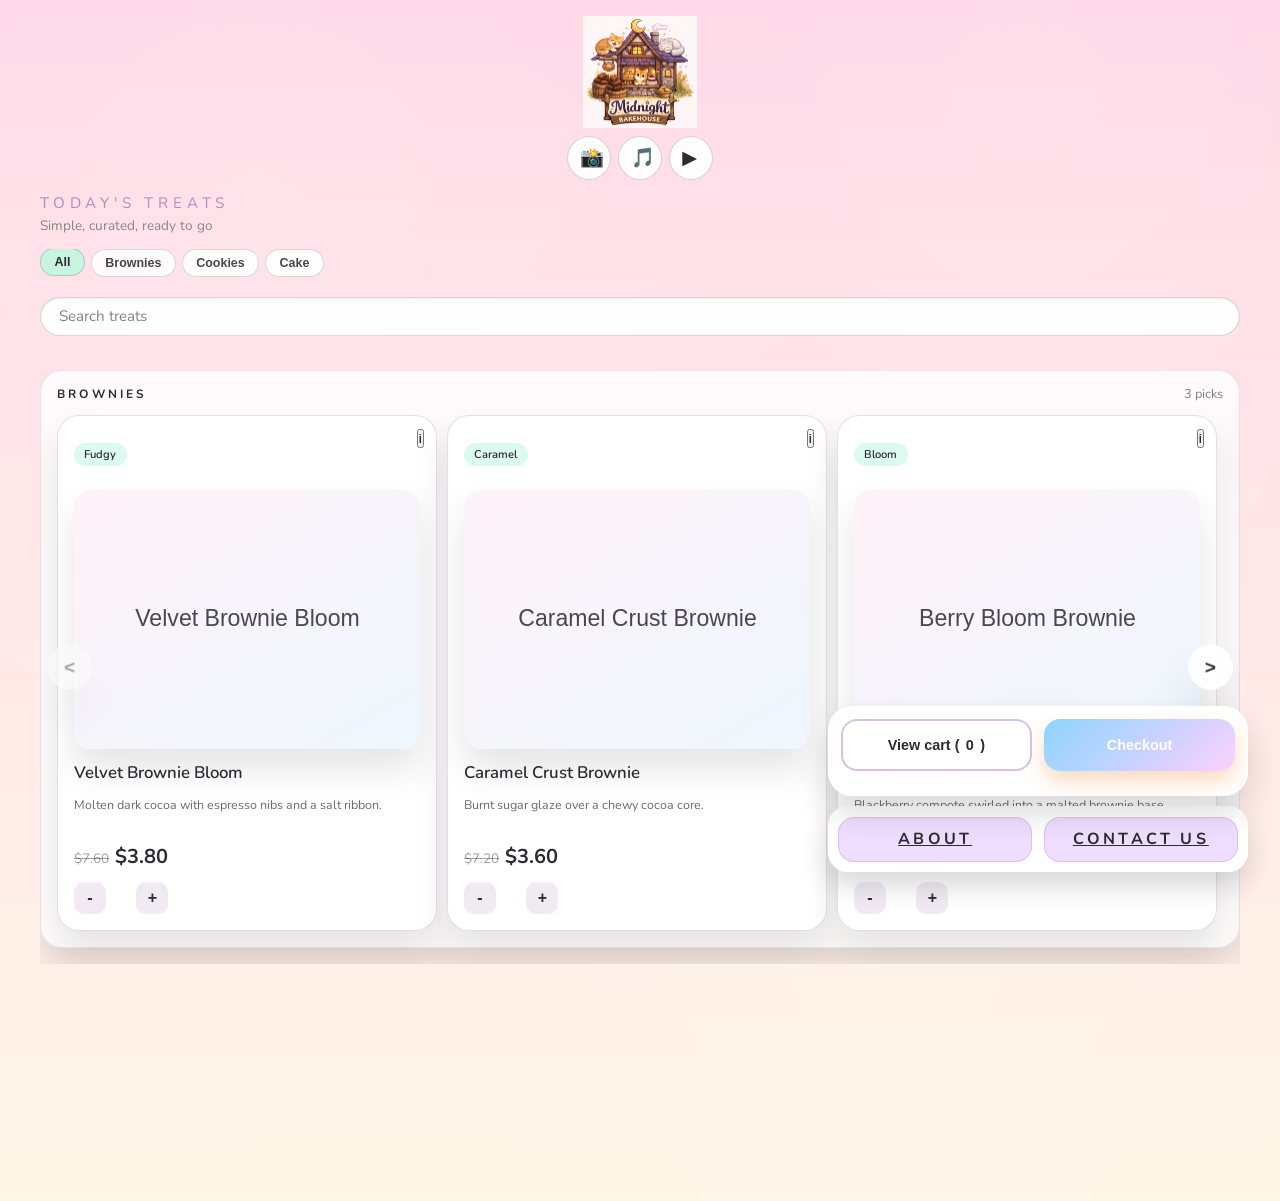
==== commit 5cbb3e85: "update" ====
--- a/index.html
+++ b/index.html
@@ -23,10 +23,19 @@
           class="hero-logo"
           loading="lazy"
         />
-        <div class="social-links">
-          <a class="social-link" href="https://www.instagram.com" target="_blank" rel="noreferrer">Instagram</a>
-          <a class="social-link" href="https://www.tiktok.com" target="_blank" rel="noreferrer">TikTok</a>
-          <a class="social-link" href="https://www.youtube.com" target="_blank" rel="noreferrer">YouTube</a>
+        <div class="hero-social" role="group" aria-label="Social links">
+          <a class="social-link hero-social__item" href="https://www.instagram.com" target="_blank" rel="noreferrer">
+            <span aria-hidden="true">📸</span>
+            <span class="visually-hidden">Instagram</span>
+          </a>
+          <a class="social-link hero-social__item" href="https://www.tiktok.com" target="_blank" rel="noreferrer">
+            <span aria-hidden="true">🎵</span>
+            <span class="visually-hidden">TikTok</span>
+          </a>
+          <a class="social-link hero-social__item" href="https://www.youtube.com" target="_blank" rel="noreferrer">
+            <span aria-hidden="true">▶️</span>
+            <span class="visually-hidden">YouTube</span>
+          </a>
         </div>
       </header>
 
--- a/styles.css
+++ b/styles.css
@@ -139,6 +139,43 @@
   z-index: 1;
   display: block;
   object-fit: contain;
+}
+
+.hero-social {
+  margin-top: 0.5rem;
+  display: flex;
+  gap: 0.45rem;
+  justify-content: center;
+}
+
+.hero-social__item {
+  width: 2.75rem;
+  height: 2.75rem;
+  border-radius: 999px;
+  background: rgba(255, 255, 255, 0.9);
+  border: 1px solid rgba(44, 42, 51, 0.2);
+  display: grid;
+  place-items: center;
+  font-size: 1.2rem;
+  transition: transform 0.2s ease, border-color 0.2s ease;
+}
+
+.hero-social__item:hover,
+.hero-social__item:focus-visible {
+  transform: translateY(-2px);
+  border-color: rgba(140, 82, 157, 0.6);
+}
+
+.visually-hidden {
+  position: absolute;
+  width: 1px;
+  height: 1px;
+  padding: 0;
+  margin: -1px;
+  overflow: hidden;
+  clip: rect(0, 0, 0, 0);
+  white-space: nowrap;
+  border: 0;
 }
 
 main {
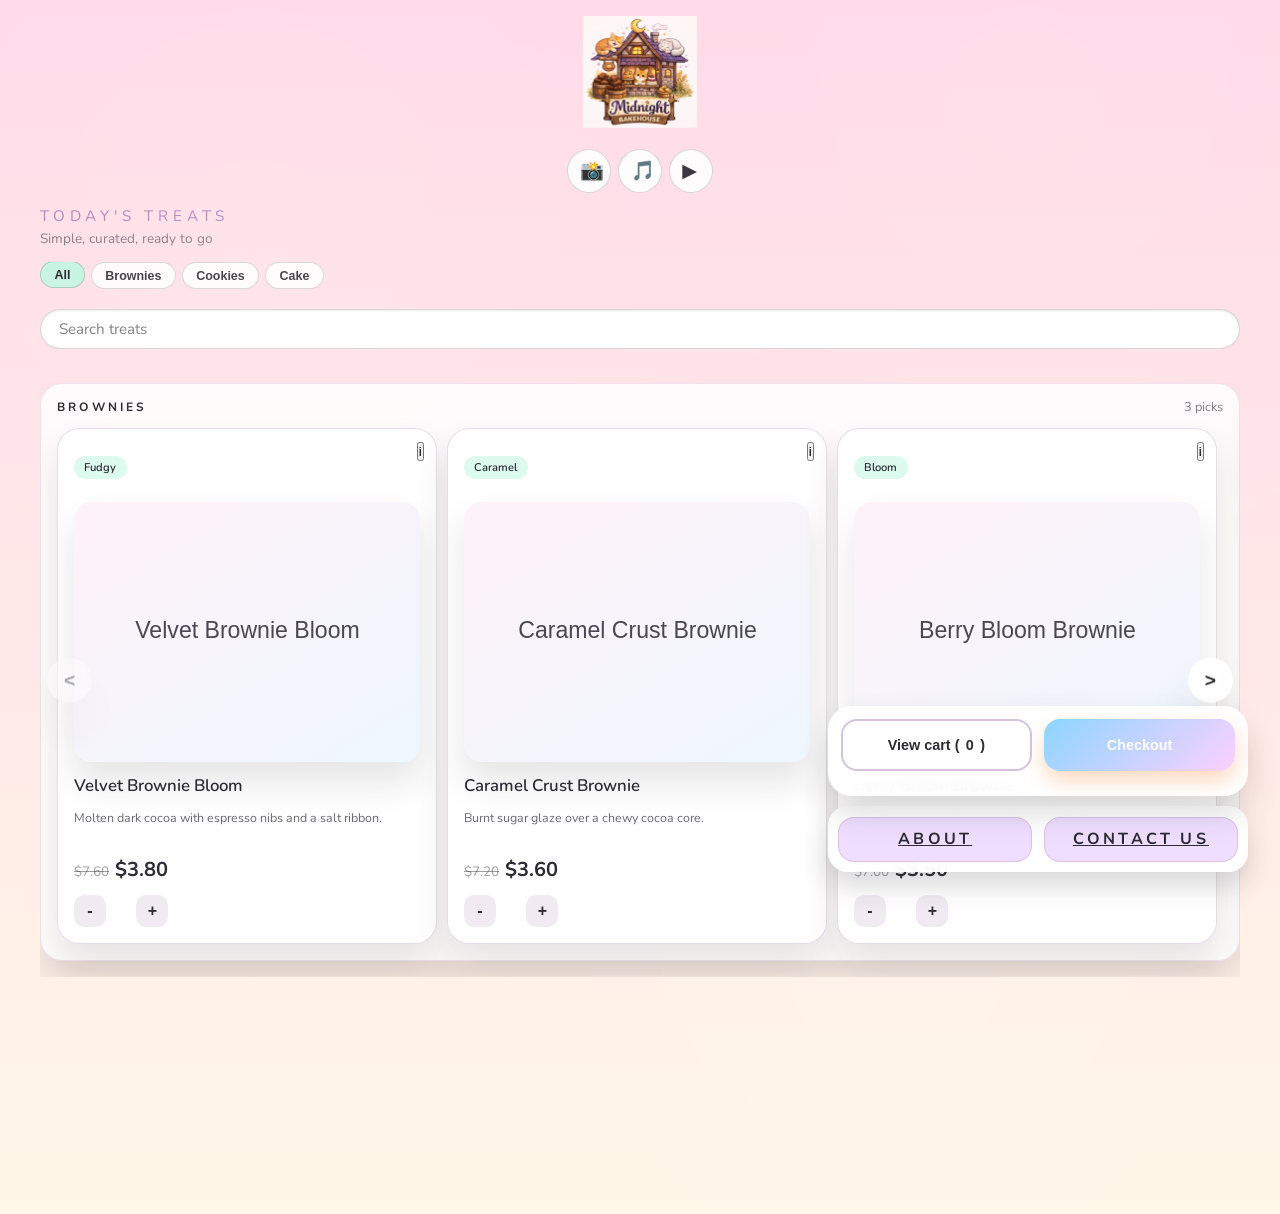
==== commit 5dcddf61: "update" ====
--- a/index.html
+++ b/index.html
@@ -23,21 +23,22 @@
           class="hero-logo"
           loading="lazy"
         />
-        <div class="hero-social" role="group" aria-label="Social links">
-          <a class="social-link hero-social__item" href="https://www.instagram.com" target="_blank" rel="noreferrer">
-            <span aria-hidden="true">📸</span>
-            <span class="visually-hidden">Instagram</span>
-          </a>
-          <a class="social-link hero-social__item" href="https://www.tiktok.com" target="_blank" rel="noreferrer">
-            <span aria-hidden="true">🎵</span>
-            <span class="visually-hidden">TikTok</span>
-          </a>
-          <a class="social-link hero-social__item" href="https://www.youtube.com" target="_blank" rel="noreferrer">
-            <span aria-hidden="true">▶️</span>
-            <span class="visually-hidden">YouTube</span>
-          </a>
-        </div>
       </header>
+
+      <div class="social-strip" role="group" aria-label="Social links">
+        <a class="social-link hero-social__item" href="https://www.instagram.com" target="_blank" rel="noreferrer">
+          <span aria-hidden="true">📸</span>
+          <span class="visually-hidden">Instagram</span>
+        </a>
+        <a class="social-link hero-social__item" href="https://www.tiktok.com" target="_blank" rel="noreferrer">
+          <span aria-hidden="true">🎵</span>
+          <span class="visually-hidden">TikTok</span>
+        </a>
+        <a class="social-link hero-social__item" href="https://www.youtube.com" target="_blank" rel="noreferrer">
+          <span aria-hidden="true">▶️</span>
+          <span class="visually-hidden">YouTube</span>
+        </a>
+      </div>
 
       <main>
         <section class="section-head">
--- a/styles.css
+++ b/styles.css
@@ -141,13 +141,6 @@
   object-fit: contain;
 }
 
-.hero-social {
-  margin-top: 0.5rem;
-  display: flex;
-  gap: 0.45rem;
-  justify-content: center;
-}
-
 .hero-social__item {
   width: 2.75rem;
   height: 2.75rem;
@@ -164,6 +157,13 @@
 .hero-social__item:focus-visible {
   transform: translateY(-2px);
   border-color: rgba(140, 82, 157, 0.6);
+}
+
+.social-strip {
+  margin-top: 0.5rem;
+  display: flex;
+  justify-content: center;
+  gap: 0.45rem;
 }
 
 .visually-hidden {
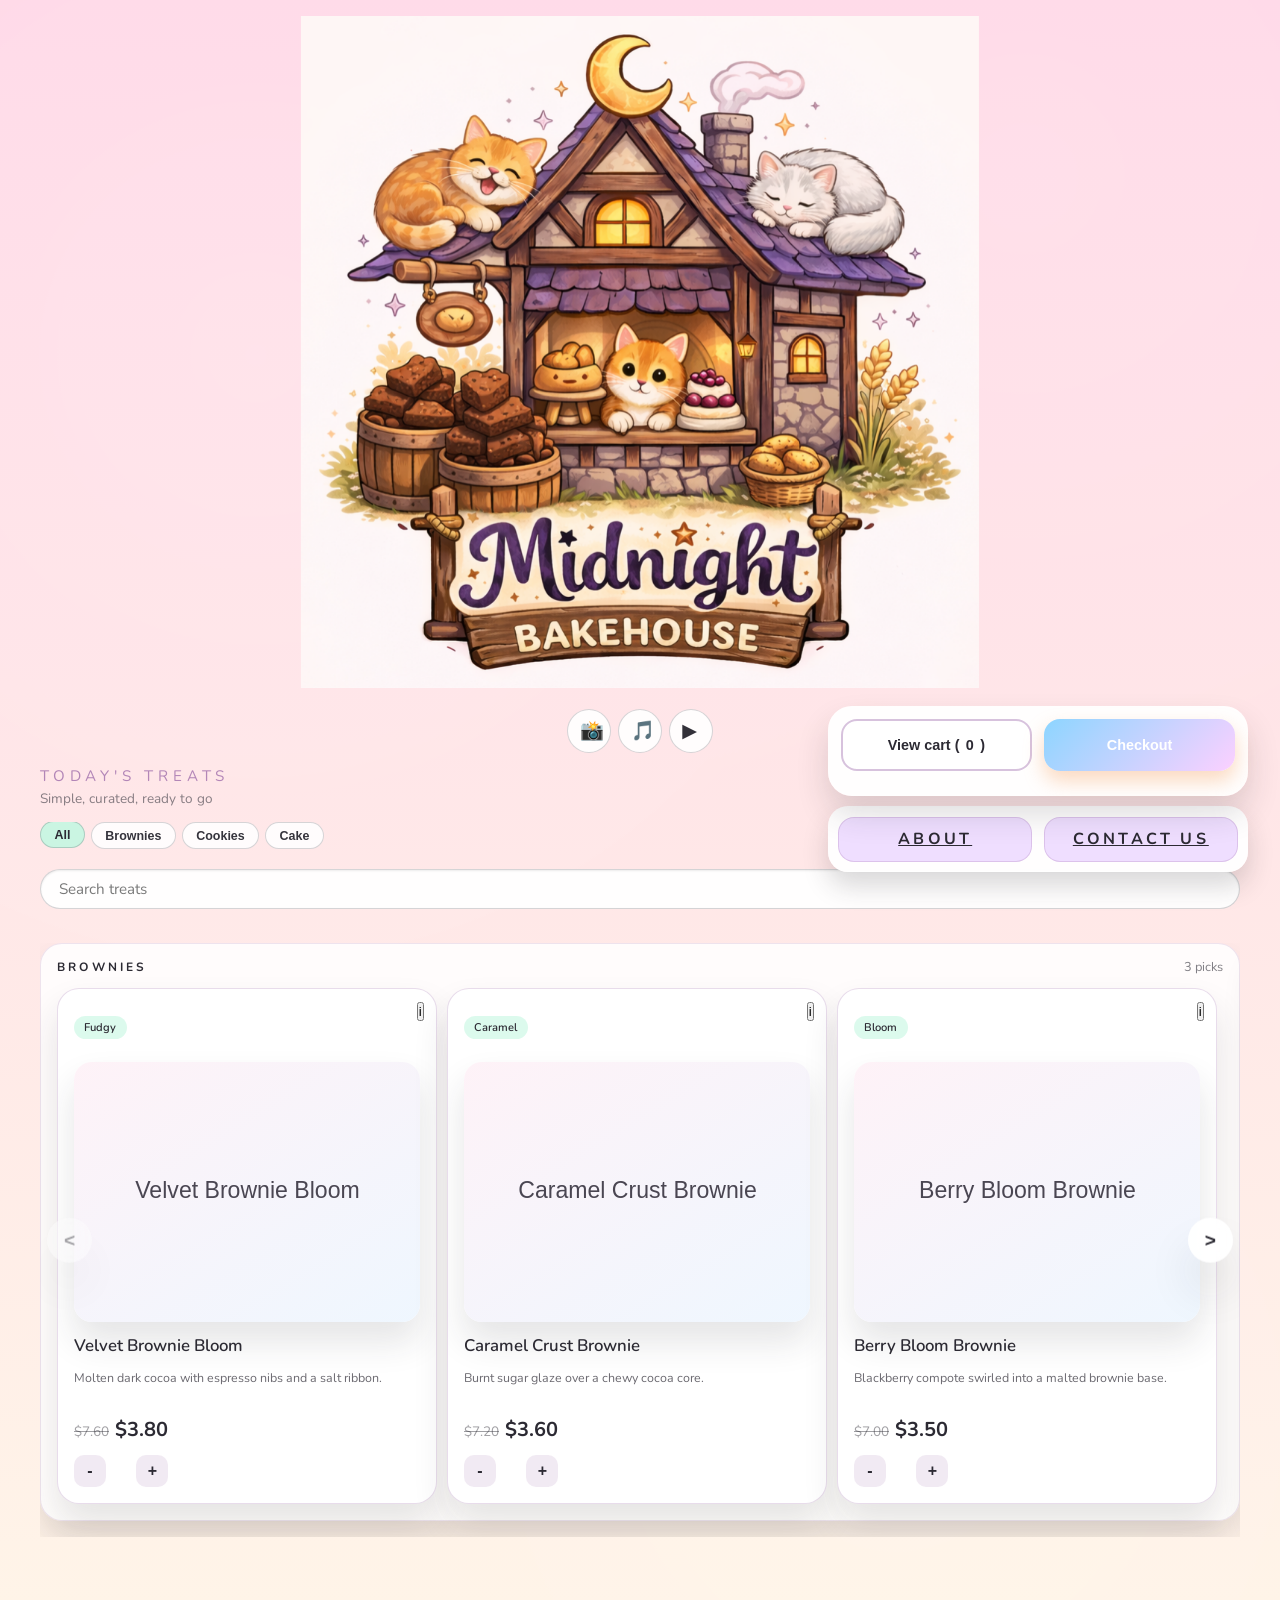
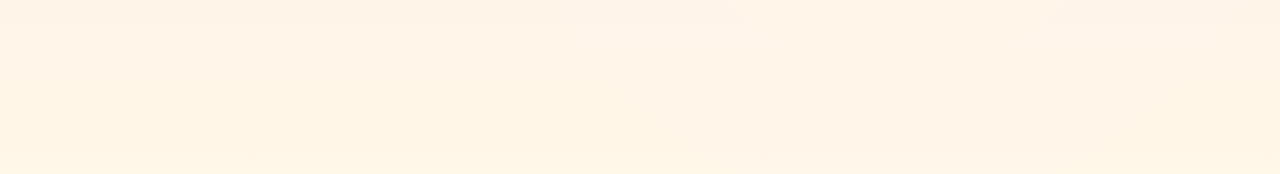
==== commit 9d080994: "your message" ====
--- a/index.html
+++ b/index.html
@@ -10,7 +10,7 @@
       href="https://fonts.googleapis.com/css2?family=Fredoka:wght@400;500;600&family=Nunito:wght@400;600&display=swap"
       rel="stylesheet"
     />
-    <link rel="stylesheet" href="styles.css?v=4" />
+    <link rel="stylesheet" href="styles.css?v=5" />
     <script defer src="app.js?v=4"></script>
   </head>
   <body>
--- a/styles.css
+++ b/styles.css
@@ -131,9 +131,9 @@
 
 .hero-logo {
   height: auto;
-  width: min(96vw, 580px);
-  max-width: 580px;
-  max-height: 8rem;
+  width: min(96vw, 3480px);
+  max-width: 3480px;
+  max-height: 48rem;
   margin: 0 auto;
   position: relative;
   z-index: 1;
@@ -848,8 +848,8 @@
   }
 
   .hero-logo {
-    width: min(88vw, 480px);
-    max-height: 7rem;
+    width: min(84vw, 2880px);
+    max-height: 42rem;
   }
 }
 
@@ -891,8 +891,8 @@
   }
 
   .hero-logo {
-    width: min(98vw, 420px);
-    max-height: 6.5rem;
+    width: min(98vw, 2520px);
+    max-height: 40rem;
   }
 
   .app-shell {
